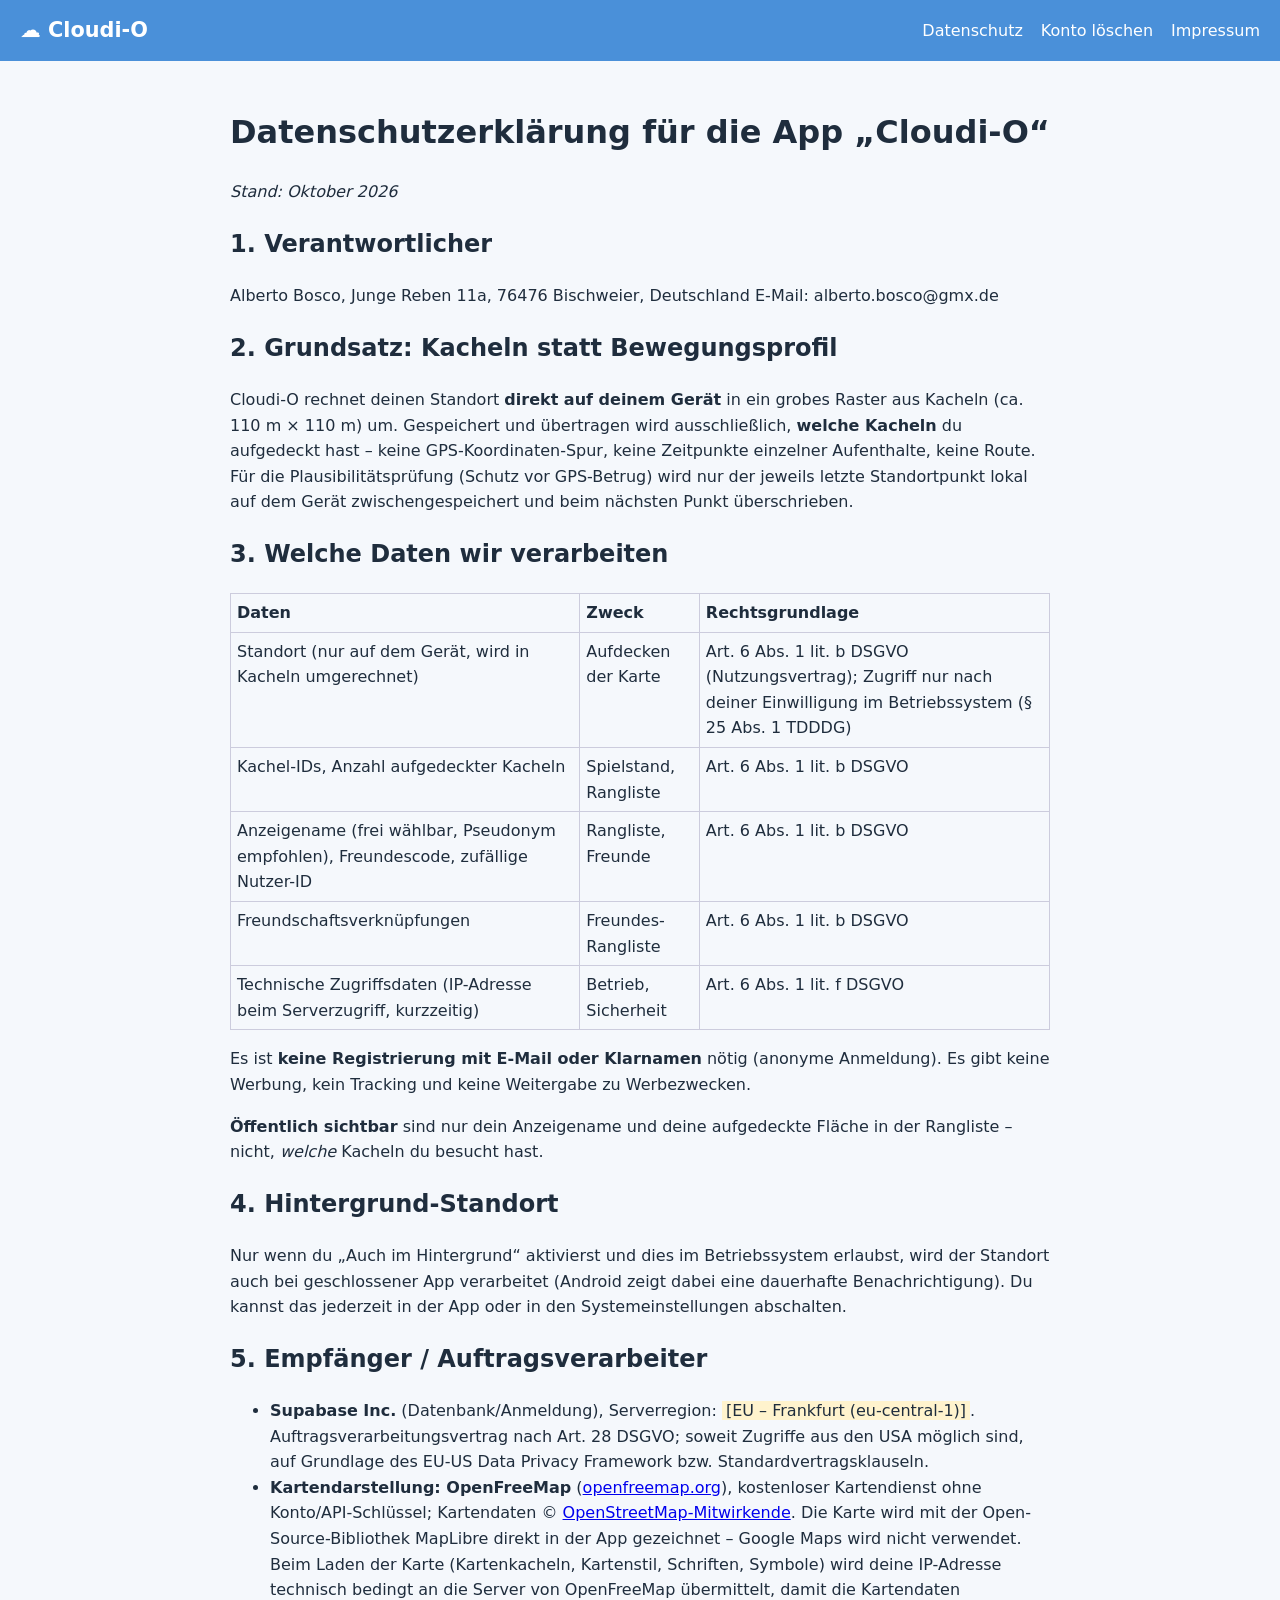
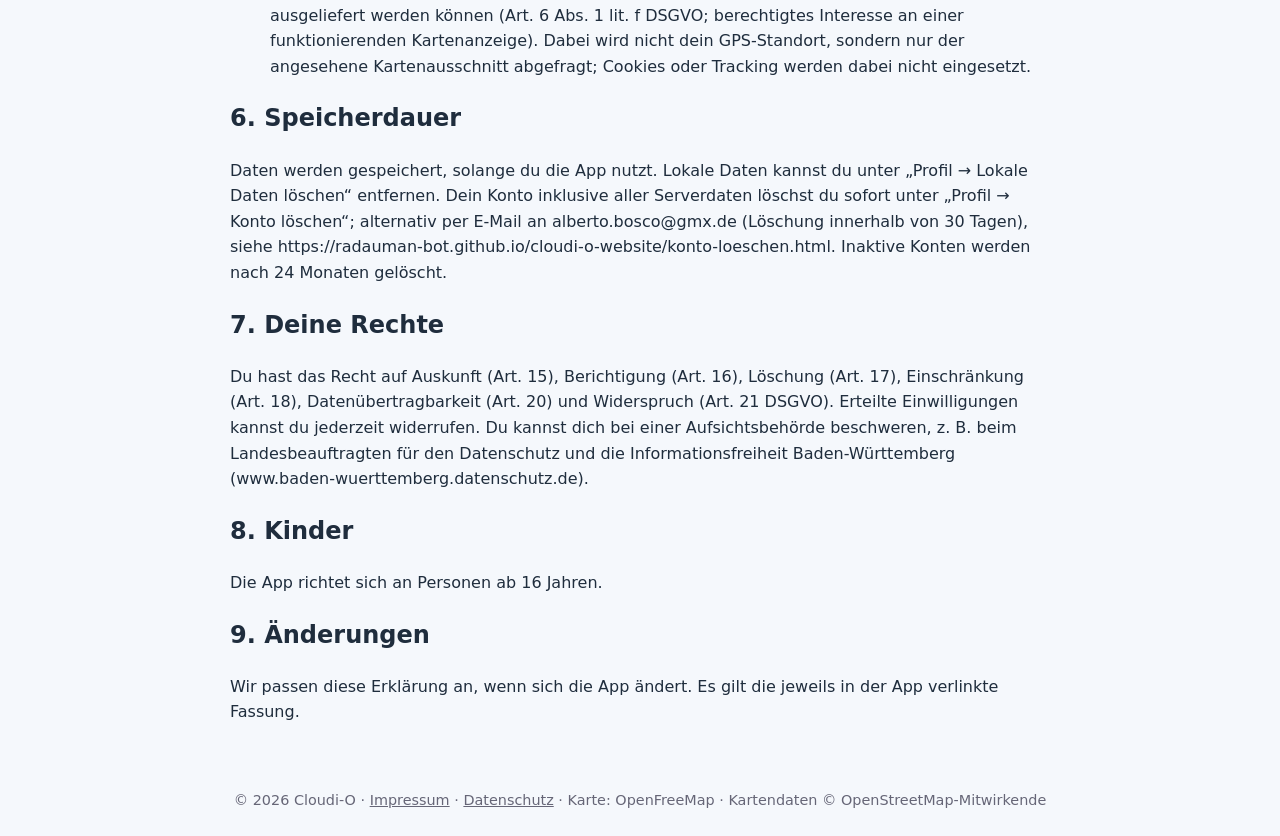
==== datenschutz.html @ 38e7c8df "Cloudi-O website" ====
<!doctype html><html lang="de"><head><meta charset="utf-8"><meta name="viewport" content="width=device-width,initial-scale=1">
<title>Datenschutzerklärung – Cloudi-O</title><link rel="icon" href="icon.png"><link rel="stylesheet" href="style.css"></head><body>
<header><a class="logo" href="index.html">☁ Cloudi-O</a><a href="datenschutz.html">Datenschutz</a><a href="konto-loeschen.html">Konto löschen</a><a href="impressum.html">Impressum</a></header>
<main><h1>Datenschutzerklärung für die App „Cloudi-O“</h1>
<p><em>Stand: Oktober 2026</em></p>
<h2>1. Verantwortlicher</h2>
<p>Alberto Bosco, Junge Reben 11a, 76476 Bischweier, Deutschland
E-Mail: alberto.bosco@gmx.de</p>
<h2>2. Grundsatz: Kacheln statt Bewegungsprofil</h2>
<p>Cloudi-O rechnet deinen Standort <strong>direkt auf deinem Gerät</strong> in ein grobes Raster aus Kacheln (ca. 110 m × 110 m) um. Gespeichert und übertragen wird ausschließlich, <strong>welche Kacheln</strong> du aufgedeckt hast – keine GPS-Koordinaten-Spur, keine Zeitpunkte einzelner Aufenthalte, keine Route. Für die Plausibilitätsprüfung (Schutz vor GPS-Betrug) wird nur der jeweils letzte Standortpunkt lokal auf dem Gerät zwischengespeichert und beim nächsten Punkt überschrieben.</p>
<h2>3. Welche Daten wir verarbeiten</h2>
<table>
<thead>
<tr>
<th>Daten</th>
<th>Zweck</th>
<th>Rechtsgrundlage</th>
</tr>
</thead>
<tbody>
<tr>
<td>Standort (nur auf dem Gerät, wird in Kacheln umgerechnet)</td>
<td>Aufdecken der Karte</td>
<td>Art. 6 Abs. 1 lit. b DSGVO (Nutzungsvertrag); Zugriff nur nach deiner Einwilligung im Betriebssystem (§ 25 Abs. 1 TDDDG)</td>
</tr>
<tr>
<td>Kachel-IDs, Anzahl aufgedeckter Kacheln</td>
<td>Spielstand, Rangliste</td>
<td>Art. 6 Abs. 1 lit. b DSGVO</td>
</tr>
<tr>
<td>Anzeigename (frei wählbar, Pseudonym empfohlen), Freundescode, zufällige Nutzer-ID</td>
<td>Rangliste, Freunde</td>
<td>Art. 6 Abs. 1 lit. b DSGVO</td>
</tr>
<tr>
<td>Freundschaftsverknüpfungen</td>
<td>Freundes-Rangliste</td>
<td>Art. 6 Abs. 1 lit. b DSGVO</td>
</tr>
<tr>
<td>Technische Zugriffsdaten (IP-Adresse beim Serverzugriff, kurzzeitig)</td>
<td>Betrieb, Sicherheit</td>
<td>Art. 6 Abs. 1 lit. f DSGVO</td>
</tr>
</tbody>
</table>
<p>Es ist <strong>keine Registrierung mit E-Mail oder Klarnamen</strong> nötig (anonyme Anmeldung). Es gibt keine Werbung, kein Tracking und keine Weitergabe zu Werbezwecken.</p>
<p><strong>Öffentlich sichtbar</strong> sind nur dein Anzeigename und deine aufgedeckte Fläche in der Rangliste – nicht, <em>welche</em> Kacheln du besucht hast.</p>
<h2>4. Hintergrund-Standort</h2>
<p>Nur wenn du „Auch im Hintergrund“ aktivierst und dies im Betriebssystem erlaubst, wird der Standort auch bei geschlossener App verarbeitet (Android zeigt dabei eine dauerhafte Benachrichtigung). Du kannst das jederzeit in der App oder in den Systemeinstellungen abschalten.</p>
<h2>5. Empfänger / Auftragsverarbeiter</h2>
<ul>
<li><strong>Supabase Inc.</strong> (Datenbank/Anmeldung), Serverregion: <span class="ph">[EU – Frankfurt (eu-central-1)]</span>. Auftragsverarbeitungsvertrag nach Art. 28 DSGVO; soweit Zugriffe aus den USA möglich sind, auf Grundlage des EU-US Data Privacy Framework bzw. Standardvertragsklauseln.</li>
<li><strong>Kartendarstellung: OpenFreeMap</strong> (<a href="https://openfreemap.org">openfreemap.org</a>), kostenloser Kartendienst ohne Konto/API-Schlüssel; Kartendaten © <a href="https://www.openstreetmap.org/copyright">OpenStreetMap-Mitwirkende</a>. Die Karte wird mit der Open-Source-Bibliothek MapLibre direkt in der App gezeichnet – Google Maps wird nicht verwendet. Beim Laden der Karte (Kartenkacheln, Kartenstil, Schriften, Symbole) wird deine IP-Adresse technisch bedingt an die Server von OpenFreeMap übermittelt, damit die Kartendaten ausgeliefert werden können (Art. 6 Abs. 1 lit. f DSGVO; berechtigtes Interesse an einer funktionierenden Kartenanzeige). Dabei wird nicht dein GPS-Standort, sondern nur der angesehene Kartenausschnitt abgefragt; Cookies oder Tracking werden dabei nicht eingesetzt.</li>
</ul>
<h2>6. Speicherdauer</h2>
<p>Daten werden gespeichert, solange du die App nutzt. Lokale Daten kannst du unter „Profil → Lokale Daten löschen“ entfernen. Dein Konto inklusive aller Serverdaten löschst du sofort unter „Profil → Konto löschen“; alternativ per E-Mail an alberto.bosco@gmx.de (Löschung innerhalb von 30 Tagen), siehe https://radauman-bot.github.io/cloudi-o-website/konto-loeschen.html. Inaktive Konten werden nach 24 Monaten gelöscht.</p>
<h2>7. Deine Rechte</h2>
<p>Du hast das Recht auf Auskunft (Art. 15), Berichtigung (Art. 16), Löschung (Art. 17), Einschränkung (Art. 18), Datenübertragbarkeit (Art. 20) und Widerspruch (Art. 21 DSGVO). Erteilte Einwilligungen kannst du jederzeit widerrufen. Du kannst dich bei einer Aufsichtsbehörde beschweren, z. B. beim Landesbeauftragten für den Datenschutz und die Informationsfreiheit Baden-Württemberg (www.baden-wuerttemberg.datenschutz.de).</p>
<h2>8. Kinder</h2>
<p>Die App richtet sich an Personen ab 16 Jahren.</p>
<h2>9. Änderungen</h2>
<p>Wir passen diese Erklärung an, wenn sich die App ändert. Es gilt die jeweils in der App verlinkte Fassung.</p></main><footer>© 2026 Cloudi-O · <a href="impressum.html">Impressum</a> · <a href="datenschutz.html">Datenschutz</a> · Karte: OpenFreeMap · Kartendaten © OpenStreetMap-Mitwirkende</footer></body></html>
---- style.css ----
body{font-family:system-ui,-apple-system,Segoe UI,Roboto,sans-serif;margin:0;color:#1f2d3d;background:#f5f8fc;line-height:1.6}
header{background:#4a90d9;color:#fff;padding:14px 20px;display:flex;gap:18px;align-items:center;flex-wrap:wrap}
header a{color:#fff;text-decoration:none}header .logo{font-weight:800;font-size:1.3em;margin-right:auto}
main{max-width:820px;margin:0 auto;padding:24px 20px}table{border-collapse:collapse;width:100%}td,th{border:1px solid #ccd;padding:6px;text-align:left;vertical-align:top}
.hero{text-align:center;padding:40px 0}.hero h1{font-size:2.4em;color:#2b6cb0;margin:.2em 0}.btn{display:inline-block;background:#2b6cb0;color:#fff;padding:10px 18px;border-radius:8px;text-decoration:none;margin:4px}
.cards{display:grid;grid-template-columns:repeat(auto-fit,minmax(220px,1fr));gap:16px}.card{background:#fff;border-radius:12px;padding:16px;box-shadow:0 1px 4px #0001}
footer{text-align:center;color:#667;padding:24px;font-size:.9em}footer a{color:#667}.ph{background:#fff3cd;padding:0 4px}
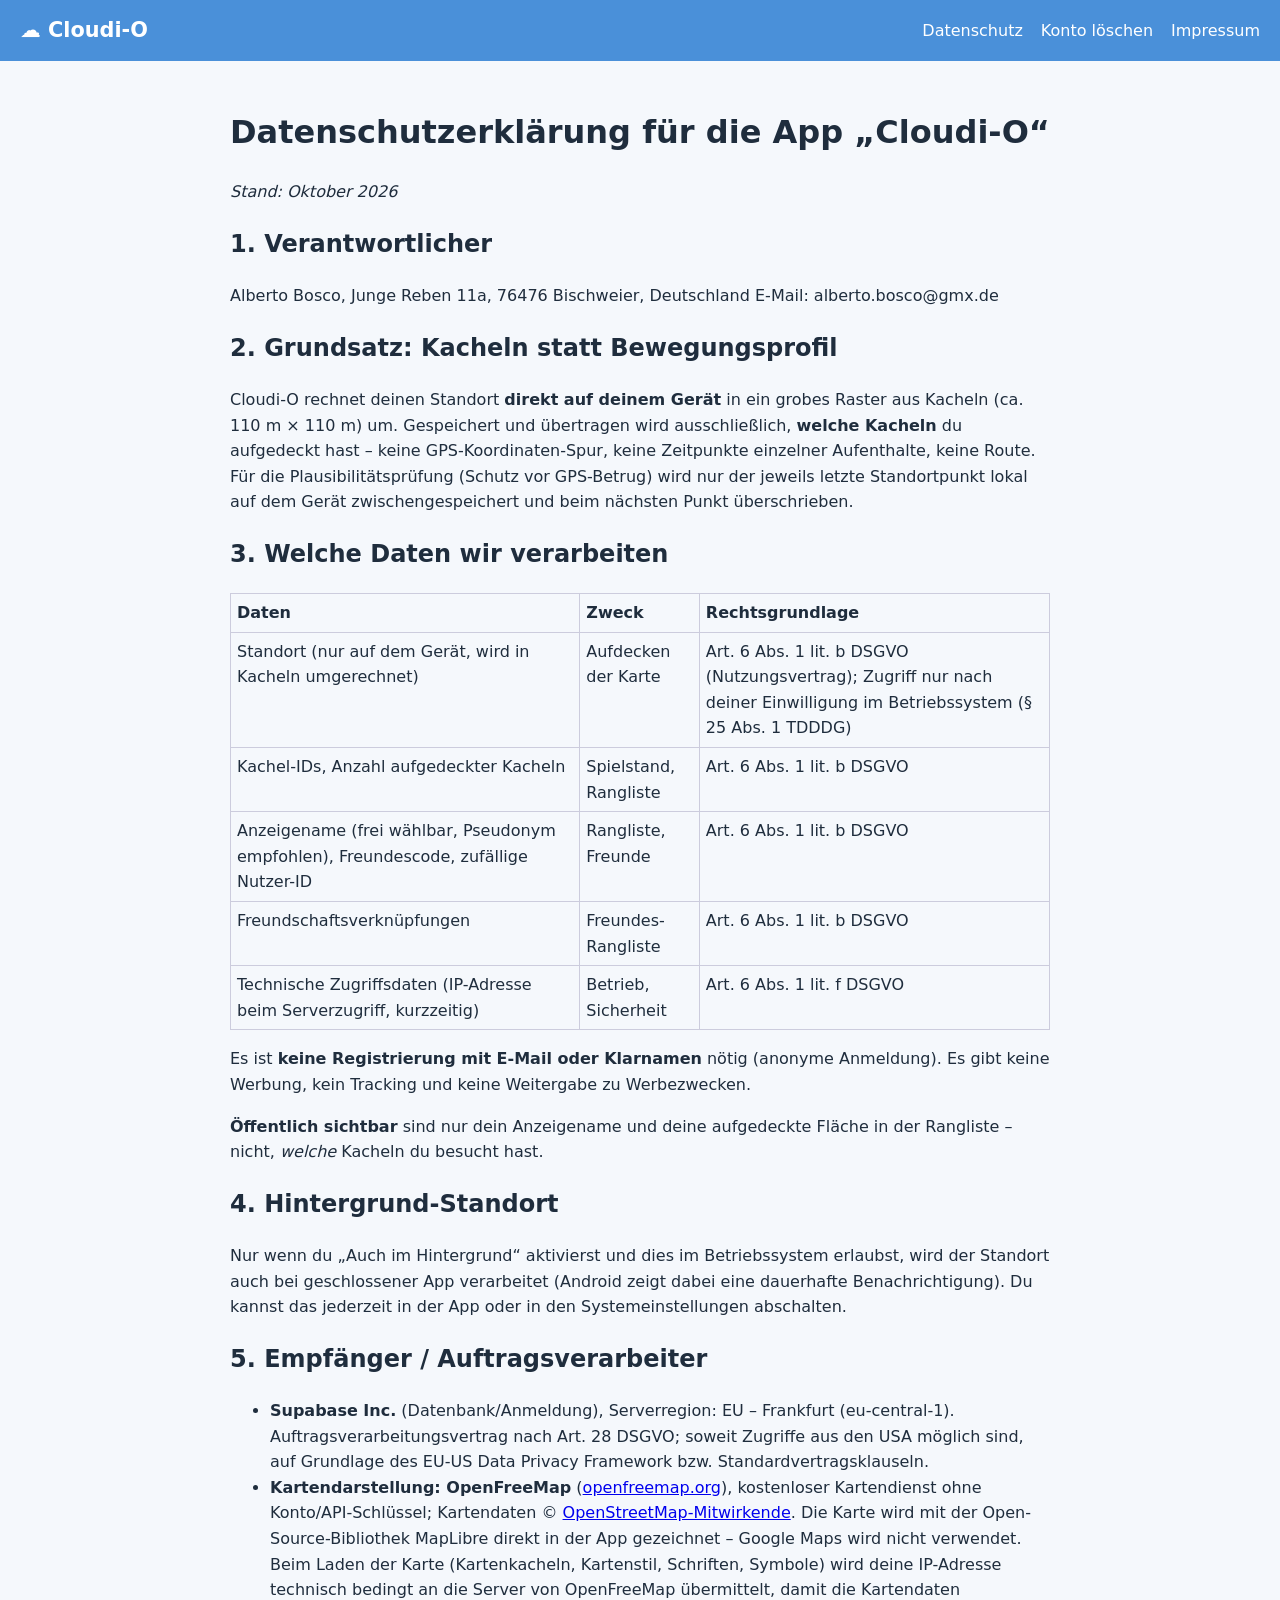
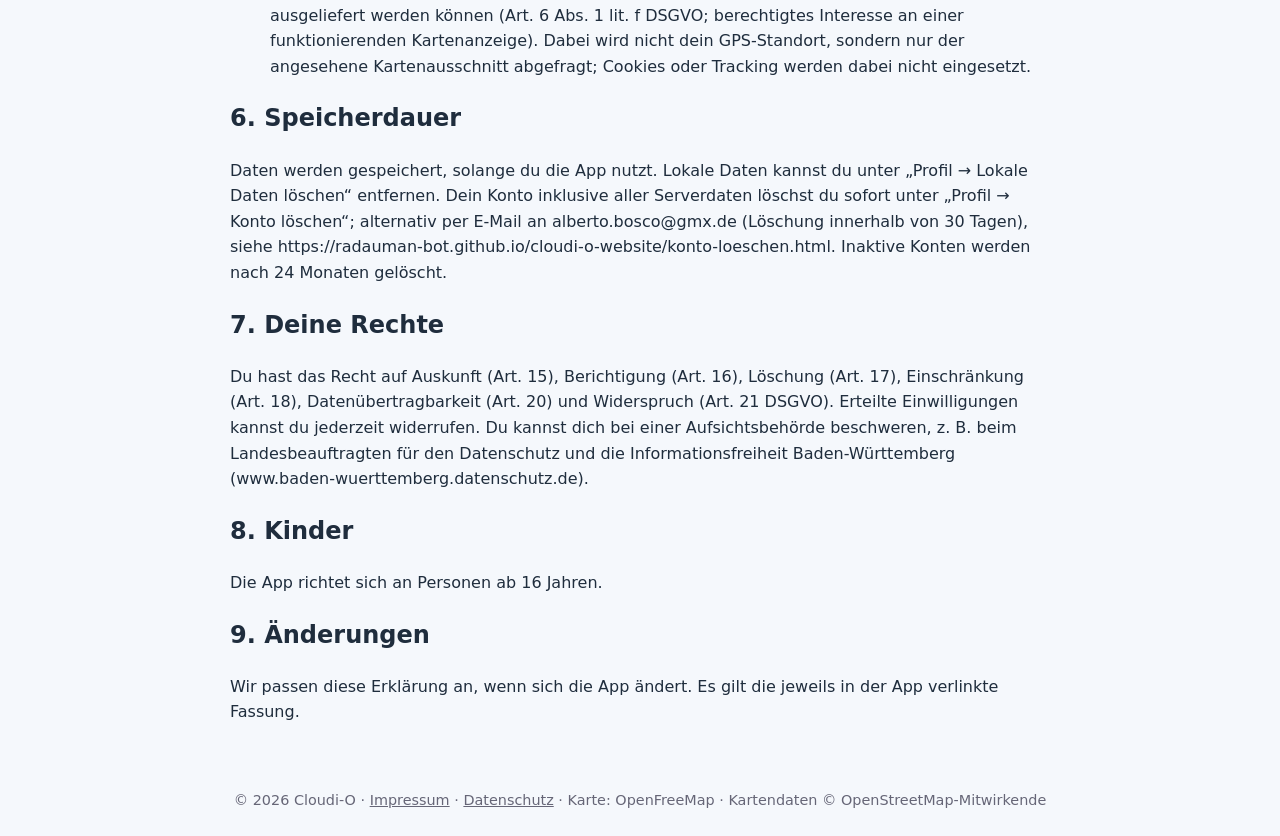
==== commit 6ee8c2d7: "Platzhalter entfernt" ====
--- a/datenschutz.html
+++ b/datenschutz.html
@@ -51,7 +51,7 @@
 <p>Nur wenn du „Auch im Hintergrund“ aktivierst und dies im Betriebssystem erlaubst, wird der Standort auch bei geschlossener App verarbeitet (Android zeigt dabei eine dauerhafte Benachrichtigung). Du kannst das jederzeit in der App oder in den Systemeinstellungen abschalten.</p>
 <h2>5. Empfänger / Auftragsverarbeiter</h2>
 <ul>
-<li><strong>Supabase Inc.</strong> (Datenbank/Anmeldung), Serverregion: <span class="ph">[EU – Frankfurt (eu-central-1)]</span>. Auftragsverarbeitungsvertrag nach Art. 28 DSGVO; soweit Zugriffe aus den USA möglich sind, auf Grundlage des EU-US Data Privacy Framework bzw. Standardvertragsklauseln.</li>
+<li><strong>Supabase Inc.</strong> (Datenbank/Anmeldung), Serverregion: EU – Frankfurt (eu-central-1). Auftragsverarbeitungsvertrag nach Art. 28 DSGVO; soweit Zugriffe aus den USA möglich sind, auf Grundlage des EU-US Data Privacy Framework bzw. Standardvertragsklauseln.</li>
 <li><strong>Kartendarstellung: OpenFreeMap</strong> (<a href="https://openfreemap.org">openfreemap.org</a>), kostenloser Kartendienst ohne Konto/API-Schlüssel; Kartendaten © <a href="https://www.openstreetmap.org/copyright">OpenStreetMap-Mitwirkende</a>. Die Karte wird mit der Open-Source-Bibliothek MapLibre direkt in der App gezeichnet – Google Maps wird nicht verwendet. Beim Laden der Karte (Kartenkacheln, Kartenstil, Schriften, Symbole) wird deine IP-Adresse technisch bedingt an die Server von OpenFreeMap übermittelt, damit die Kartendaten ausgeliefert werden können (Art. 6 Abs. 1 lit. f DSGVO; berechtigtes Interesse an einer funktionierenden Kartenanzeige). Dabei wird nicht dein GPS-Standort, sondern nur der angesehene Kartenausschnitt abgefragt; Cookies oder Tracking werden dabei nicht eingesetzt.</li>
 </ul>
 <h2>6. Speicherdauer</h2>
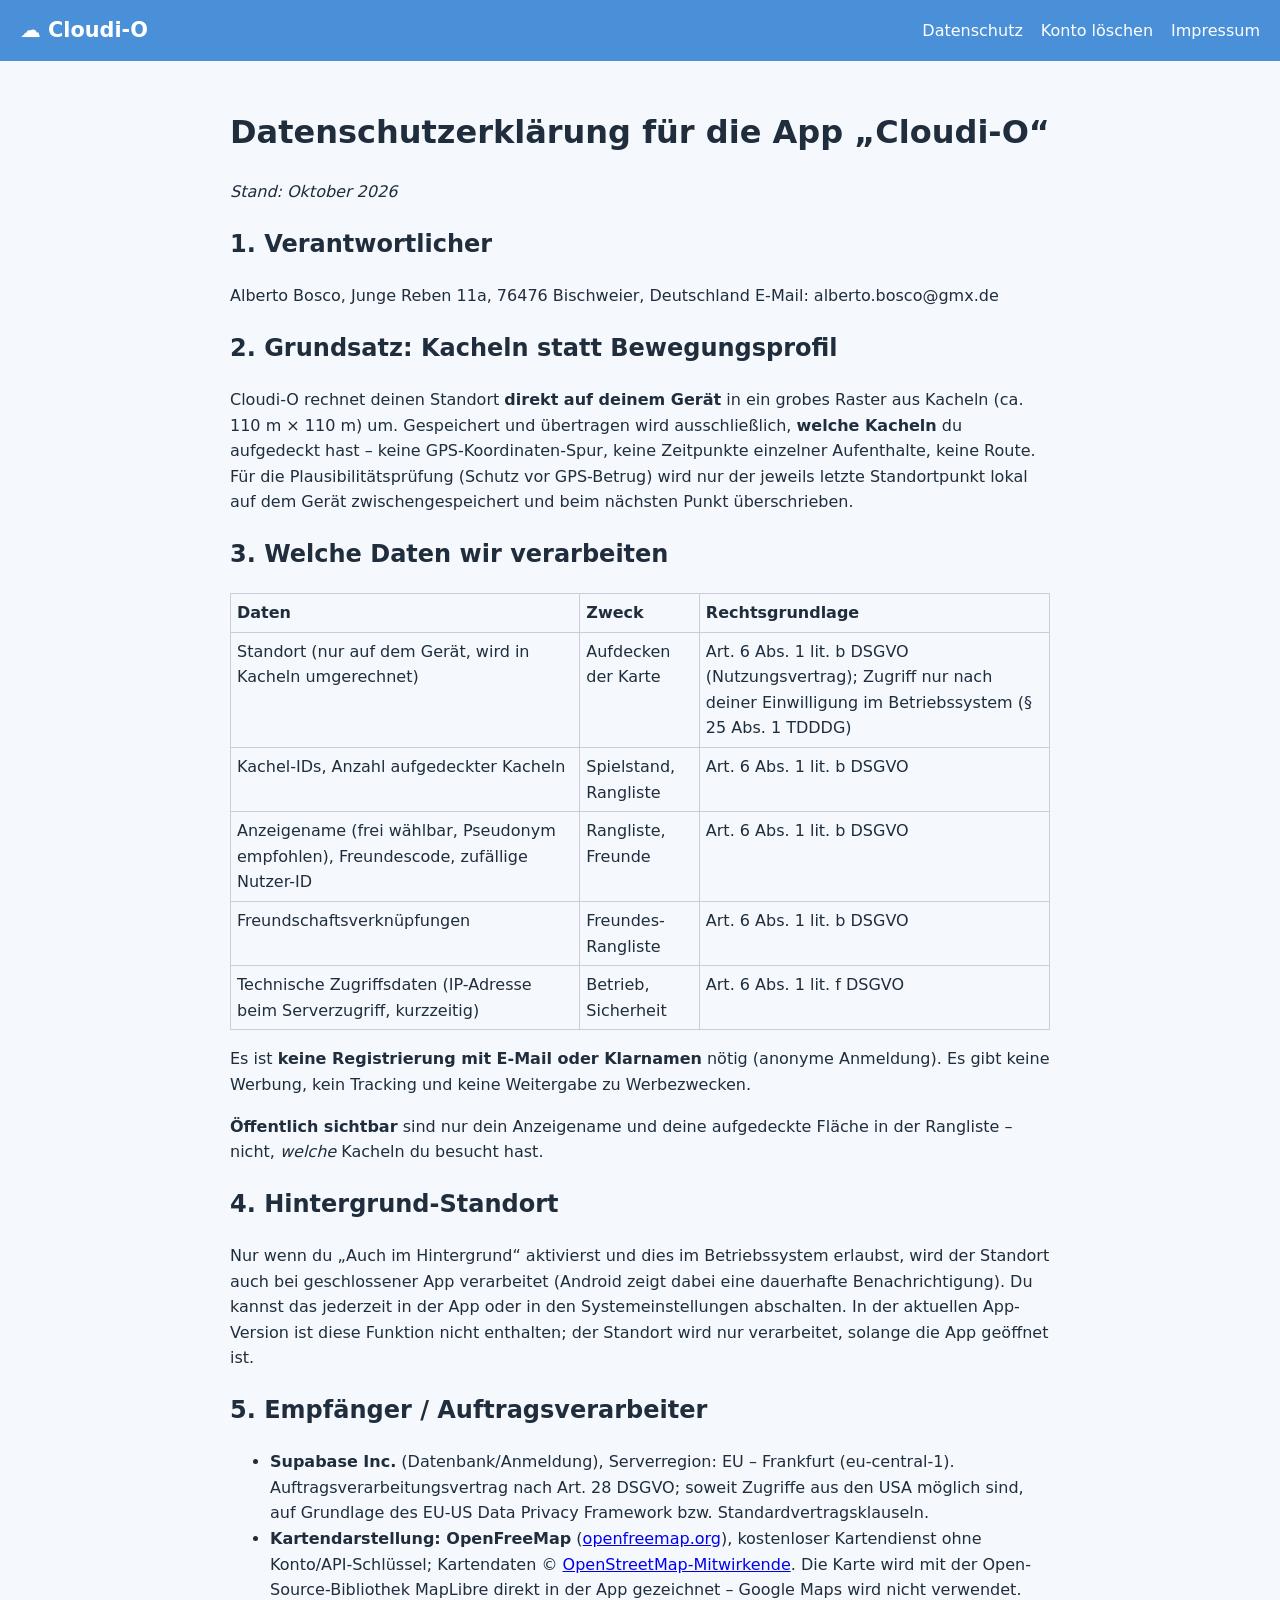
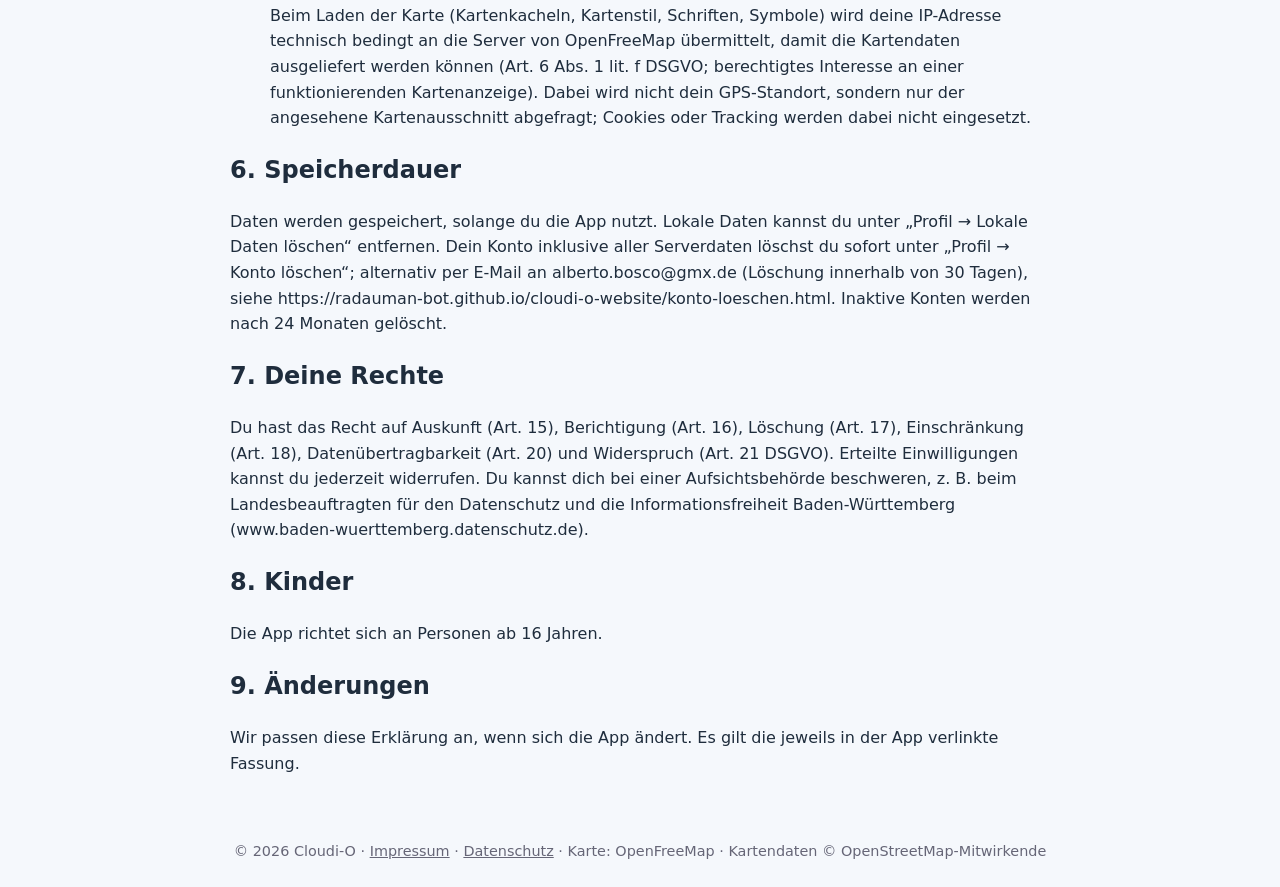
==== commit 6a1be343: "Datenschutz: Hinweis – Hintergrund-Standort in aktueller Version nicht enthalten" ====
--- a/datenschutz.html
+++ b/datenschutz.html
@@ -48,7 +48,7 @@
 <p>Es ist <strong>keine Registrierung mit E-Mail oder Klarnamen</strong> nötig (anonyme Anmeldung). Es gibt keine Werbung, kein Tracking und keine Weitergabe zu Werbezwecken.</p>
 <p><strong>Öffentlich sichtbar</strong> sind nur dein Anzeigename und deine aufgedeckte Fläche in der Rangliste – nicht, <em>welche</em> Kacheln du besucht hast.</p>
 <h2>4. Hintergrund-Standort</h2>
-<p>Nur wenn du „Auch im Hintergrund“ aktivierst und dies im Betriebssystem erlaubst, wird der Standort auch bei geschlossener App verarbeitet (Android zeigt dabei eine dauerhafte Benachrichtigung). Du kannst das jederzeit in der App oder in den Systemeinstellungen abschalten.</p>
+<p>Nur wenn du „Auch im Hintergrund“ aktivierst und dies im Betriebssystem erlaubst, wird der Standort auch bei geschlossener App verarbeitet (Android zeigt dabei eine dauerhafte Benachrichtigung). Du kannst das jederzeit in der App oder in den Systemeinstellungen abschalten. In der aktuellen App-Version ist diese Funktion nicht enthalten; der Standort wird nur verarbeitet, solange die App geöffnet ist.</p>
 <h2>5. Empfänger / Auftragsverarbeiter</h2>
 <ul>
 <li><strong>Supabase Inc.</strong> (Datenbank/Anmeldung), Serverregion: EU – Frankfurt (eu-central-1). Auftragsverarbeitungsvertrag nach Art. 28 DSGVO; soweit Zugriffe aus den USA möglich sind, auf Grundlage des EU-US Data Privacy Framework bzw. Standardvertragsklauseln.</li>
